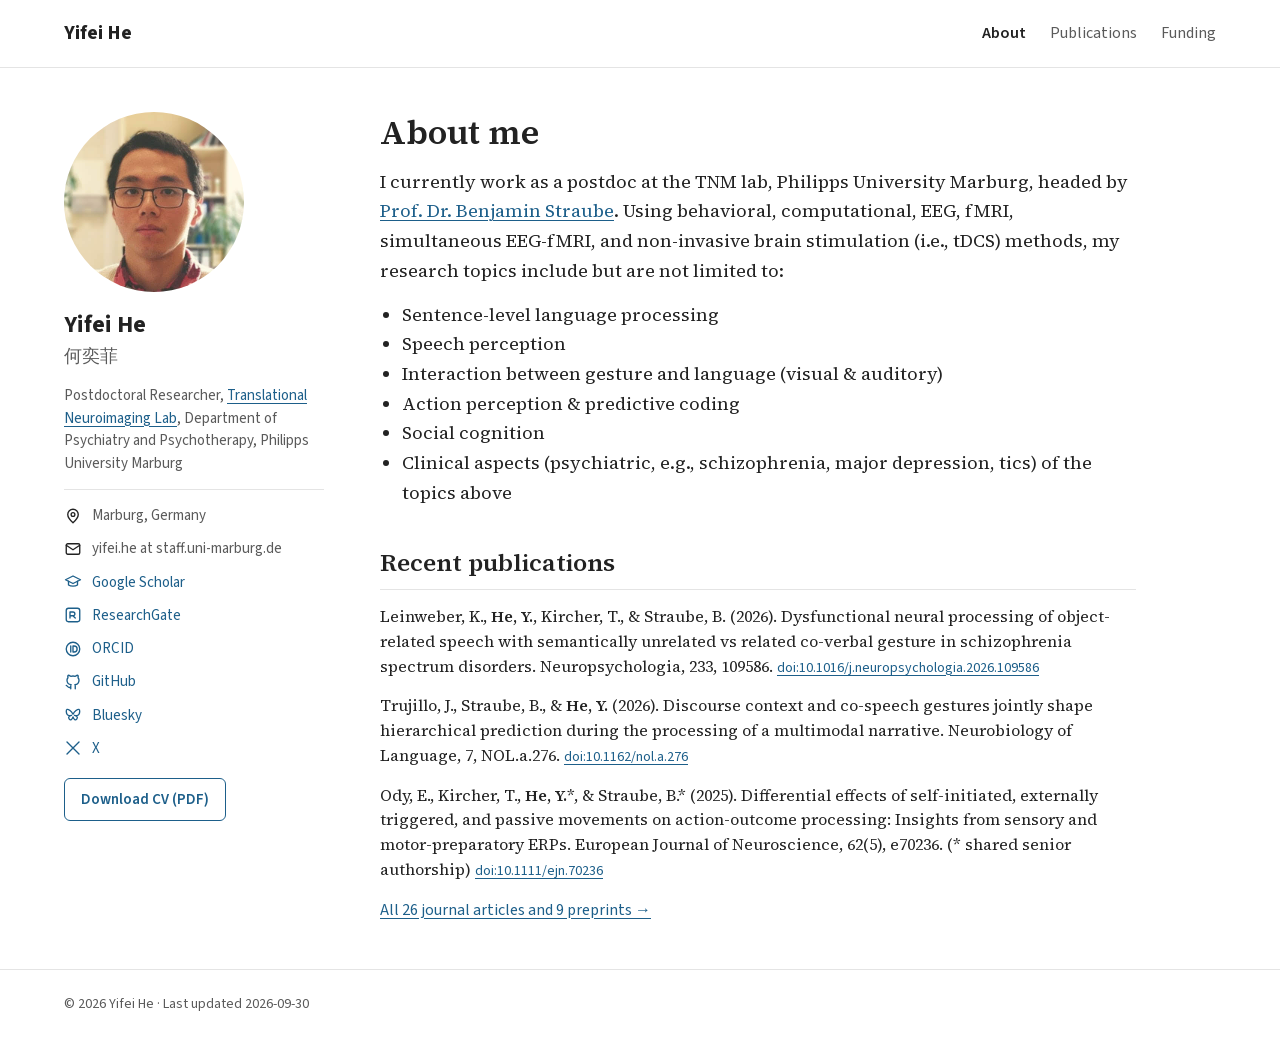
==== index.html @ 6e6ebf0e "Publish 688de2d" ====
<!doctype html>
<html lang="en">
<head>
<meta charset="utf-8">
<meta name="viewport" content="width=device-width, initial-scale=1">
<title>Yifei He</title>
<meta name="description" content="Yifei He is a postdoctoral researcher at the Translational Neuroimaging Lab, Philipps University Marburg, studying language, gesture, action perception and predictive coding with EEG, fMRI and computational modelling.">
<meta property="og:title" content="Yifei He">
<meta property="og:description" content="Yifei He is a postdoctoral researcher at the Translational Neuroimaging Lab, Philipps University Marburg, studying language, gesture, action perception and predictive coding with EEG, fMRI and computational modelling.">
<meta property="og:type" content="website">
<link rel="stylesheet" href="fonts.css">
<link rel="stylesheet" href="style.css">
<link rel="icon" href="data:,">
</head>
<body>
<a class="skip" href="#main">Skip to content</a>
<header class="topbar">
  <a class="brand" href="index.html">Yifei He</a>
  <nav aria-label="Main">
    <a href="index.html" aria-current="page">About</a><a href="publications.html">Publications</a><a href="funding.html">Funding</a>
  </nav>
</header>
<div class="layout">
  <aside class="profile" aria-label="Profile">
    <img class="photo" src="profile.jpg" alt="Portrait of Yifei He" width="180" height="180">
    <div class="who">
      <p class="name">Yifei He</p>
      <p class="name-zh" lang="zh-Hans">何奕菲</p>
    </div>
    <p class="role">Postdoctoral Researcher, <a href="https://tnm-lab.com/">Translational Neuroimaging Lab</a>, Department of Psychiatry and Psychotherapy, Philipps University Marburg</p>
    <ul class="contact">
      <li><svg fill="none" stroke="currentColor" stroke-width="1.8" stroke-linecap="round" stroke-linejoin="round" aria-hidden="true" viewBox="0 0 24 24"><path d="M12 21s-7-6.2-7-11a7 7 0 0 1 14 0c0 4.8-7 11-7 11z"/><circle cx="12" cy="10" r="2.5"/></svg><span>Marburg, Germany</span></li>
      <li><svg fill="none" stroke="currentColor" stroke-width="1.8" stroke-linecap="round" stroke-linejoin="round" aria-hidden="true" viewBox="0 0 24 24"><rect x="3" y="5" width="18" height="14" rx="2"/><path d="M3 7l9 6 9-6"/></svg><span>yifei.he at staff.uni-marburg.de</span></li>
      <li><a href="https://scholar.google.com/citations?user=Pk7NVdcAAAAJ" rel="me noopener"><svg fill="none" stroke="currentColor" stroke-width="1.8" stroke-linecap="round" stroke-linejoin="round" aria-hidden="true" viewBox="0 0 24 24"><path d="M2 9l10-5 10 5-10 5z"/><path d="M6 11v5c3 2 9 2 12 0v-5"/></svg><span>Google Scholar</span></a></li>
      <li><a href="https://www.researchgate.net/profile/Yifei_He2" rel="me noopener"><svg fill="none" stroke="currentColor" stroke-width="1.8" stroke-linecap="round" stroke-linejoin="round" aria-hidden="true" viewBox="0 0 24 24"><rect x="3" y="3" width="18" height="18" rx="3"/><path d="M8 16V8h4a2.5 2.5 0 0 1 0 5H8m4 0l3 3"/></svg><span>ResearchGate</span></a></li>
      <li><a href="https://orcid.org/0000-0002-2826-4230" rel="me noopener"><svg fill="none" stroke="currentColor" stroke-width="1.8" stroke-linecap="round" stroke-linejoin="round" aria-hidden="true" viewBox="0 0 24 24"><circle cx="12" cy="12" r="9"/><path d="M9 8v8M12 8h1.5a4 4 0 0 1 0 8H12z"/></svg><span>ORCID</span></a></li>
      <li><a href="https://github.com/heyifei1984" rel="me noopener"><svg fill="none" stroke="currentColor" stroke-width="1.8" stroke-linecap="round" stroke-linejoin="round" aria-hidden="true" viewBox="0 0 24 24"><path d="M9 19c-4 1.5-4-2-6-2.5M15 21v-3.5c0-1 .1-1.4-.5-2 2.8-.3 5.5-1.4 5.5-6a4.6 4.6 0 0 0-1.3-3.2 4.2 4.2 0 0 0-.1-3.2s-1.1-.3-3.5 1.3a12 12 0 0 0-6.2 0C6.5 2.8 5.4 3.1 5.4 3.1a4.2 4.2 0 0 0-.1 3.2A4.6 4.6 0 0 0 4 9.5c0 4.6 2.7 5.7 5.5 6-.6.6-.6 1.2-.5 2V21"/></svg><span>GitHub</span></a></li>
      <li><a href="https://bsky.app/profile/yifeihe.bsky.social" rel="me noopener"><svg fill="none" stroke="currentColor" stroke-width="1.8" stroke-linecap="round" stroke-linejoin="round" aria-hidden="true" viewBox="0 0 24 24"><path d="M12 11C10 7 6 4 4 4.5 2.5 5 3 9 4 11s4 2 6 1.5C7 13 5 15 7 17.5s4 0 5-3c1 3 3 5.5 5 3s0-4.5-3-5c2 .5 5 .5 6-1.5s1.5-6 0-6.5C18 4 14 7 12 11z"/></svg><span>Bluesky</span></a></li>
      <li><a href="https://x.com/Yifei_He_CogNeu" rel="me noopener"><svg fill="none" stroke="currentColor" stroke-width="1.8" stroke-linecap="round" stroke-linejoin="round" aria-hidden="true" viewBox="0 0 24 24"><path d="M4 4l16 16M20 4L4 20"/></svg><span>X</span></a></li>
      
    </ul>
    <a class="cv-button" href="Yifei_He_CV.pdf">Download CV (PDF)</a>
  </aside>
  <main id="main">

<section>
  <h1>About me</h1>
  <p>I currently work as a postdoc at the TNM lab, Philipps University Marburg, headed by <a href="https://tnm-lab.com/people/prof-dr-benjamin-straube/">Prof. Dr. Benjamin Straube</a>. Using behavioral, computational, EEG, fMRI, simultaneous EEG-fMRI, and non-invasive brain stimulation (i.e., tDCS) methods, my research topics include but are not limited to:</p>
  <ul class="topics">
    <li>Sentence-level language processing</li>
    <li>Speech perception</li>
    <li>Interaction between gesture and language (visual &amp; auditory)</li>
    <li>Action perception &amp; predictive coding</li>
    <li>Social cognition</li>
    <li>Clinical aspects (psychiatric, e.g., schizophrenia, major depression, tics) of the topics above</li>
    
  </ul>
</section>
<section>
  <h2>Recent publications</h2>
  
  <p class="pub">Leinweber, K., <strong>He, Y.</strong>, Kircher, T., &amp; Straube, B. (2026). Dysfunctional neural processing of object-related speech with semantically unrelated vs related co-verbal gesture in schizophrenia spectrum disorders. Neuropsychologia, 233, 109586. <a class="doi" href="https://doi.org/10.1016/j.neuropsychologia.2026.109586">doi:10.1016/j.neuropsychologia.2026.109586</a></p>
<p class="pub">Trujillo, J., Straube, B., &amp; <strong>He, Y.</strong> (2026). Discourse context and co-speech gestures jointly shape hierarchical prediction during the processing of a multimodal narrative. Neurobiology of Language, 7, NOL.a.276. <a class="doi" href="https://doi.org/10.1162/nol.a.276">doi:10.1162/nol.a.276</a></p>
<p class="pub">Ody, E., Kircher, T., <strong>He, Y.</strong>*, &amp; Straube, B.* (2025). Differential effects of self-initiated, externally triggered, and passive movements on action-outcome processing: Insights from sensory and motor-preparatory ERPs. European Journal of Neuroscience, 62(5), e70236. (* shared senior authorship) <a class="doi" href="https://doi.org/10.1111/ejn.70236">doi:10.1111/ejn.70236</a></p>

  <p class="more"><a href="publications.html">All 26 journal articles and 9 preprints →</a></p>
</section>

  </main>
</div>
<footer class="foot">
  <p>© 2026 Yifei He · Last updated 2026-09-30</p>
</footer>
</body>
</html>
---- fonts.css ----
/* Source Sans 3 and Source Serif 4, SIL Open Font License 1.1 (see fonts/OFL.txt). Variable fonts: one file covers the weight range. */
@font-face{font-family:'Source Sans 3';font-style:normal;font-weight:400 700;font-display:swap;src:url('fonts/SourceSans3-latin.woff2') format('woff2');unicode-range:U+0000-00FF, U+0131, U+0152-0153, U+02BB-02BC, U+02C6, U+02DA, U+02DC, U+0304, U+0308, U+0329, U+2000-206F, U+20AC, U+2122, U+2191, U+2193, U+2212, U+2215, U+FEFF, U+FFFD;}
@font-face{font-family:'Source Sans 3';font-style:normal;font-weight:400 700;font-display:swap;src:url('fonts/SourceSans3-latin-ext.woff2') format('woff2');unicode-range:U+0100-02BA, U+02BD-02C5, U+02C7-02CC, U+02CE-02D7, U+02DD-02FF, U+0304, U+0308, U+0329, U+1D00-1DBF, U+1E00-1E9F, U+1EF2-1EFF, U+2020, U+20A0-20AB, U+20AD-20C0, U+2113, U+2C60-2C7F, U+A720-A7FF;}
@font-face{font-family:'Source Serif 4';font-style:italic;font-weight:400;font-display:swap;src:url('fonts/SourceSerif4-italic-latin.woff2') format('woff2');unicode-range:U+0000-00FF, U+0131, U+0152-0153, U+02BB-02BC, U+02C6, U+02DA, U+02DC, U+0304, U+0308, U+0329, U+2000-206F, U+20AC, U+2122, U+2191, U+2193, U+2212, U+2215, U+FEFF, U+FFFD;}
@font-face{font-family:'Source Serif 4';font-style:italic;font-weight:400;font-display:swap;src:url('fonts/SourceSerif4-italic-latin-ext.woff2') format('woff2');unicode-range:U+0100-02BA, U+02BD-02C5, U+02C7-02CC, U+02CE-02D7, U+02DD-02FF, U+0304, U+0308, U+0329, U+1D00-1DBF, U+1E00-1E9F, U+1EF2-1EFF, U+2020, U+20A0-20AB, U+20AD-20C0, U+2113, U+2C60-2C7F, U+A720-A7FF;}
@font-face{font-family:'Source Serif 4';font-style:normal;font-weight:400 600;font-display:swap;src:url('fonts/SourceSerif4-latin.woff2') format('woff2');unicode-range:U+0000-00FF, U+0131, U+0152-0153, U+02BB-02BC, U+02C6, U+02DA, U+02DC, U+0304, U+0308, U+0329, U+2000-206F, U+20AC, U+2122, U+2191, U+2193, U+2212, U+2215, U+FEFF, U+FFFD;}
@font-face{font-family:'Source Serif 4';font-style:normal;font-weight:400 600;font-display:swap;src:url('fonts/SourceSerif4-latin-ext.woff2') format('woff2');unicode-range:U+0100-02BA, U+02BD-02C5, U+02C7-02CC, U+02CE-02D7, U+02DD-02FF, U+0304, U+0308, U+0329, U+1D00-1DBF, U+1E00-1E9F, U+1EF2-1EFF, U+2020, U+20A0-20AB, U+20AD-20C0, U+2113, U+2C60-2C7F, U+A720-A7FF;}
---- style.css ----
/* Layout "B": fixed profile sidebar + serif reading column. */
:root {
  --ink: #222222;
  --muted: #5a5a5a;
  --rule: #e4e4e4;
  --accent: #1d5f8a;
  --accent-hover: #123f5c;
  --bg: #ffffff;
  --sans: "Source Sans 3", "Helvetica Neue", Helvetica, sans-serif;
  --serif: "Source Serif 4", Georgia, "Times New Roman", serif;
}
@media (prefers-color-scheme: dark) {
  :root { --ink: #e6e4df; --muted: #a8a5a0; --rule: #34363a; --accent: #7fb6dd; --accent-hover: #a9d0ec; --bg: #16181b; }
}
* { box-sizing: border-box; }
html { -webkit-text-size-adjust: 100%; }
body { margin: 0; background: var(--bg); color: var(--ink); font-family: var(--sans); font-size: 16px; line-height: 1.55; }
a { color: var(--accent); text-decoration: none; }
a:hover, a:focus-visible { color: var(--accent-hover); text-decoration: underline; }
:focus-visible { outline: 2px solid var(--accent); outline-offset: 2px; }
main p a, .role a { text-decoration: underline; text-decoration-thickness: 1px; text-underline-offset: 3px; }
.skip { position: absolute; left: -999px; top: 0; background: var(--bg); padding: 8px 12px; }
.skip:focus { left: 8px; }

.topbar { display: flex; justify-content: space-between; align-items: center; gap: 16px; flex-wrap: wrap;
  padding: 18px clamp(16px, 5vw, 64px); border-bottom: 1px solid var(--rule); }
.brand { font-size: 20px; font-weight: 700; color: var(--ink); }
.topbar nav { display: flex; gap: 24px; }
.topbar nav a { color: var(--muted); font-size: 16px; }
.topbar nav a[aria-current="page"] { color: var(--ink); font-weight: 600; }

.layout { display: flex; gap: 56px; max-width: 1200px; padding: 44px clamp(16px, 5vw, 64px) 32px; }
.profile { width: 260px; flex-shrink: 0; display: flex; flex-direction: column; gap: 14px; align-self: flex-start; position: sticky; top: 24px; }
.photo { width: 180px; height: 180px; object-fit: cover; border-radius: 50%; }
.profile p { margin: 0; }
.name { font-size: 24px; font-weight: 700; }
.name-zh { font-size: 18px; color: var(--muted); }
.role { font-size: 15px; color: var(--muted); line-height: 1.5; padding-bottom: 14px; border-bottom: 1px solid var(--rule); }
.contact { list-style: none; margin: 0; padding: 0; display: flex; flex-direction: column; gap: 10px; font-size: 15px; }
.contact li, .contact a { display: flex; gap: 10px; align-items: center; }
.contact li > span { color: var(--muted); }
.contact svg { width: 18px; height: 18px; flex-shrink: 0; }

.cv-button { align-self: flex-start; margin-top: 4px; padding: 9px 16px; border: 1px solid var(--accent); border-radius: 6px; font-size: 15px; font-weight: 600; }
.cv-button:hover { text-decoration: none; background: var(--accent); color: var(--bg); }
main { flex: 1; min-width: 0; font-family: var(--serif); font-size: 18px; line-height: 1.65; }
main h1 { font-size: 34px; font-weight: 600; margin: 0 0 14px; line-height: 1.2; }
main h2 { font-size: 24px; font-weight: 600; margin: 36px 0 14px; padding-bottom: 6px; border-bottom: 1px solid var(--rule); }
main p { margin: 0 0 14px; }
.topics { margin: 0; padding-left: 22px; }
.pub { font-size: 16px; line-height: 1.55; margin: 0 0 14px; }
.numbered .pub { padding-left: 2.2em; text-indent: -2.2em; }
.num { display: inline-block; width: 1.8em; margin-right: 0.4em; text-align: right; text-indent: 0; color: var(--muted); }
.doi { font-family: var(--sans); font-size: 14px; white-space: nowrap; }
.note { font-size: 15px; color: var(--muted); }
.more { font-family: var(--sans); font-size: 16px; }

.grant { display: flex; gap: 24px; padding: 16px 0; border-bottom: 1px solid var(--rule); }
.period { flex: 0 0 110px; margin: 0; font-family: var(--sans); font-size: 15px; font-weight: 600; color: var(--muted); }
.grant-title { margin: 0 0 6px; font-weight: 600; font-size: 17px; line-height: 1.45; }
.grant-title strong { font-weight: 600; }
.grant-detail { margin: 0; font-size: 15px; color: var(--muted); }

.foot { padding: 24px clamp(16px, 5vw, 64px) 40px; font-size: 14px; color: var(--muted); border-top: 1px solid var(--rule); }
.foot p { margin: 0; }

@media (max-width: 820px) {
  .layout { flex-direction: column; gap: 28px; padding-top: 28px; }
  .profile { width: auto; position: static; display: grid; grid-template-columns: 110px minmax(0, 1fr); column-gap: 18px; row-gap: 8px; }
  .photo { width: 110px; height: 110px; grid-row: span 2; }
  .who { align-self: end; }
  .role { grid-column: 2; align-self: start; border-bottom: 0; padding-bottom: 0; }
  .cv-button { grid-column: 1 / -1; }
  .contact { grid-column: 1 / -1; flex-direction: row; flex-wrap: wrap; gap: 10px 18px; padding-top: 12px; border-top: 1px solid var(--rule); }
  main { font-size: 17px; }
  main h1 { font-size: 28px; }
  .grant { flex-direction: column; gap: 4px; }
  .period { flex-basis: auto; }
}
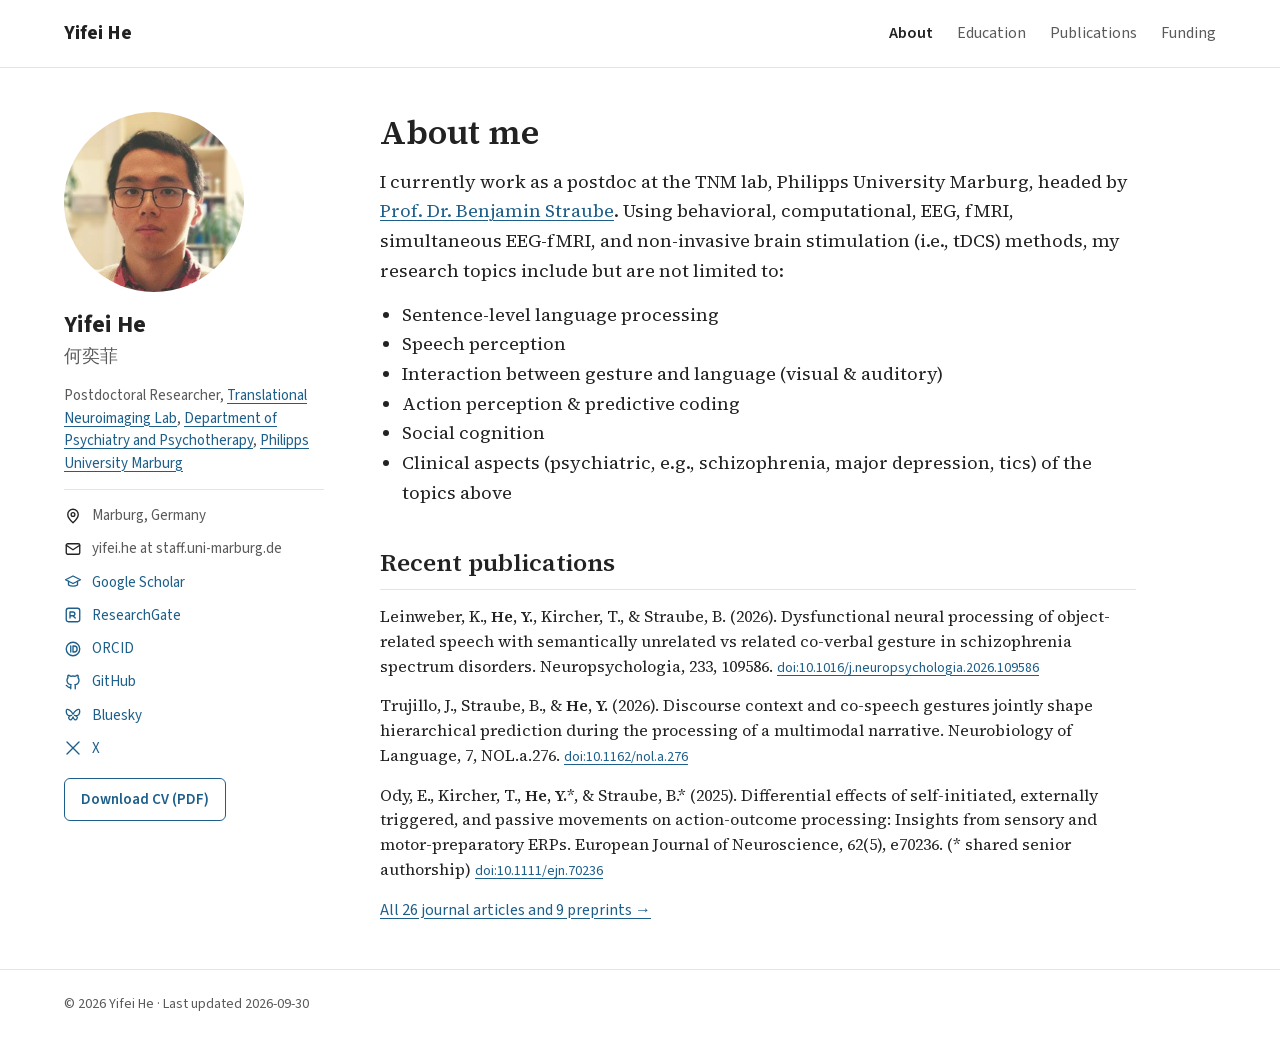
==== commit c4ce2852: "Publish 8dbfa3f" ====
--- a/index.html
+++ b/index.html
@@ -17,7 +17,7 @@
 <header class="topbar">
   <a class="brand" href="index.html">Yifei He</a>
   <nav aria-label="Main">
-    <a href="index.html" aria-current="page">About</a><a href="publications.html">Publications</a><a href="funding.html">Funding</a>
+    <a href="index.html" aria-current="page">About</a><a href="education.html">Education</a><a href="publications.html">Publications</a><a href="funding.html">Funding</a>
   </nav>
 </header>
 <div class="layout">
@@ -27,7 +27,7 @@
       <p class="name">Yifei He</p>
       <p class="name-zh" lang="zh-Hans">何奕菲</p>
     </div>
-    <p class="role">Postdoctoral Researcher, <a href="https://tnm-lab.com/">Translational Neuroimaging Lab</a>, Department of Psychiatry and Psychotherapy, Philipps University Marburg</p>
+    <p class="role">Postdoctoral Researcher, <a href="https://tnm-lab.com/">Translational Neuroimaging Lab</a>, <a href="https://www.ukgm.de/ugm_2/deu/umr_psy/index.html">Department of Psychiatry and Psychotherapy</a>, <a href="https://www.uni-marburg.de/">Philipps University Marburg</a></p>
     <ul class="contact">
       <li><svg fill="none" stroke="currentColor" stroke-width="1.8" stroke-linecap="round" stroke-linejoin="round" aria-hidden="true" viewBox="0 0 24 24"><path d="M12 21s-7-6.2-7-11a7 7 0 0 1 14 0c0 4.8-7 11-7 11z"/><circle cx="12" cy="10" r="2.5"/></svg><span>Marburg, Germany</span></li>
       <li><svg fill="none" stroke="currentColor" stroke-width="1.8" stroke-linecap="round" stroke-linejoin="round" aria-hidden="true" viewBox="0 0 24 24"><rect x="3" y="5" width="18" height="14" rx="2"/><path d="M3 7l9 6 9-6"/></svg><span>yifei.he at staff.uni-marburg.de</span></li>
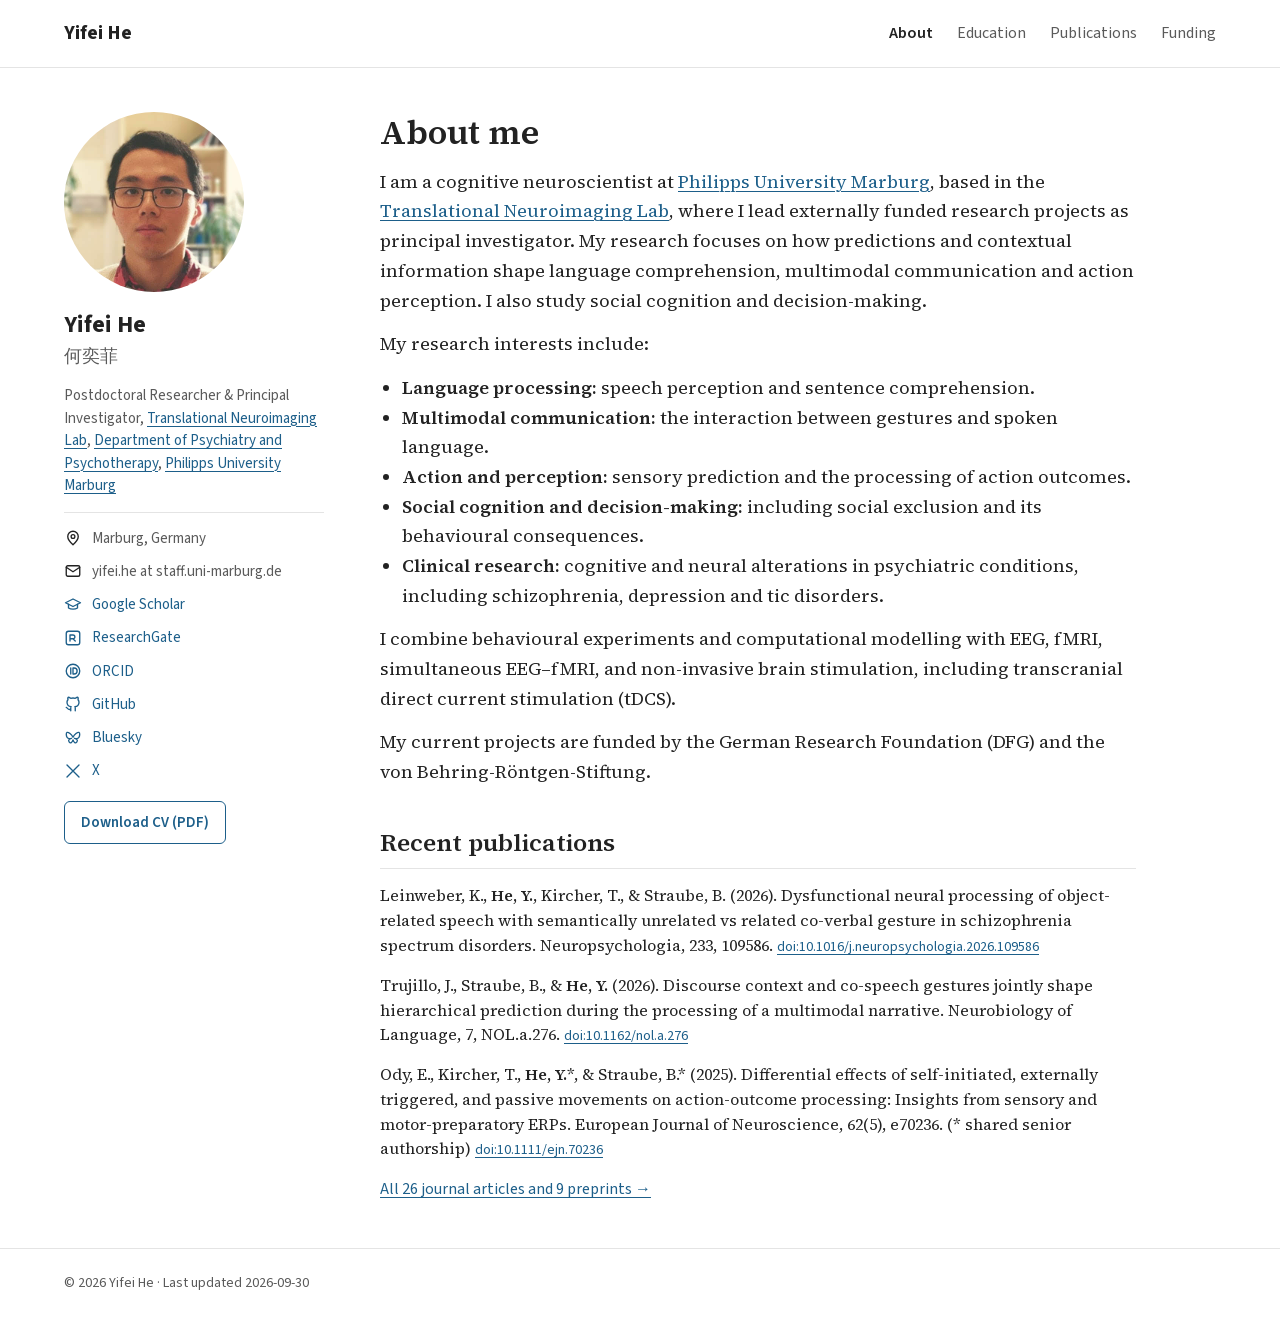
==== commit c6b21486: "Publish 266b5a6" ====
--- a/index.html
+++ b/index.html
@@ -4,9 +4,9 @@
 <meta charset="utf-8">
 <meta name="viewport" content="width=device-width, initial-scale=1">
 <title>Yifei He</title>
-<meta name="description" content="Yifei He is a postdoctoral researcher at the Translational Neuroimaging Lab, Philipps University Marburg, studying language, gesture, action perception and predictive coding with EEG, fMRI and computational modelling.">
+<meta name="description" content="Yifei He is a cognitive neuroscientist and principal investigator of externally funded projects at Philipps University Marburg, studying language, gesture, action perception and social cognition with EEG, fMRI, computational modelling and tDCS.">
 <meta property="og:title" content="Yifei He">
-<meta property="og:description" content="Yifei He is a postdoctoral researcher at the Translational Neuroimaging Lab, Philipps University Marburg, studying language, gesture, action perception and predictive coding with EEG, fMRI and computational modelling.">
+<meta property="og:description" content="Yifei He is a cognitive neuroscientist and principal investigator of externally funded projects at Philipps University Marburg, studying language, gesture, action perception and social cognition with EEG, fMRI, computational modelling and tDCS.">
 <meta property="og:type" content="website">
 <link rel="stylesheet" href="fonts.css">
 <link rel="stylesheet" href="style.css">
@@ -27,7 +27,7 @@
       <p class="name">Yifei He</p>
       <p class="name-zh" lang="zh-Hans">何奕菲</p>
     </div>
-    <p class="role">Postdoctoral Researcher, <a href="https://tnm-lab.com/">Translational Neuroimaging Lab</a>, <a href="https://www.ukgm.de/ugm_2/deu/umr_psy/index.html">Department of Psychiatry and Psychotherapy</a>, <a href="https://www.uni-marburg.de/">Philipps University Marburg</a></p>
+    <p class="role">Postdoctoral Researcher &amp; Principal Investigator, <a href="https://tnm-lab.com/">Translational Neuroimaging Lab</a>, <a href="https://www.ukgm.de/ugm_2/deu/umr_psy/index.html">Department of Psychiatry and Psychotherapy</a>, <a href="https://www.uni-marburg.de/">Philipps University Marburg</a></p>
     <ul class="contact">
       <li><svg fill="none" stroke="currentColor" stroke-width="1.8" stroke-linecap="round" stroke-linejoin="round" aria-hidden="true" viewBox="0 0 24 24"><path d="M12 21s-7-6.2-7-11a7 7 0 0 1 14 0c0 4.8-7 11-7 11z"/><circle cx="12" cy="10" r="2.5"/></svg><span>Marburg, Germany</span></li>
       <li><svg fill="none" stroke="currentColor" stroke-width="1.8" stroke-linecap="round" stroke-linejoin="round" aria-hidden="true" viewBox="0 0 24 24"><rect x="3" y="5" width="18" height="14" rx="2"/><path d="M3 7l9 6 9-6"/></svg><span>yifei.he at staff.uni-marburg.de</span></li>
@@ -45,16 +45,18 @@
 
 <section>
   <h1>About me</h1>
-  <p>I currently work as a postdoc at the TNM lab, Philipps University Marburg, headed by <a href="https://tnm-lab.com/people/prof-dr-benjamin-straube/">Prof. Dr. Benjamin Straube</a>. Using behavioral, computational, EEG, fMRI, simultaneous EEG-fMRI, and non-invasive brain stimulation (i.e., tDCS) methods, my research topics include but are not limited to:</p>
+  <p>I am a cognitive neuroscientist at <a href="https://www.uni-marburg.de/">Philipps University Marburg</a>, based in the <a href="https://tnm-lab.com/">Translational Neuroimaging Lab</a>, where I lead externally funded research projects as principal investigator. My research focuses on how predictions and contextual information shape language comprehension, multimodal communication and action perception. I also study social cognition and decision-making.</p>
+  <p>My research interests include:</p>
   <ul class="topics">
-    <li>Sentence-level language processing</li>
-    <li>Speech perception</li>
-    <li>Interaction between gesture and language (visual &amp; auditory)</li>
-    <li>Action perception &amp; predictive coding</li>
-    <li>Social cognition</li>
-    <li>Clinical aspects (psychiatric, e.g., schizophrenia, major depression, tics) of the topics above</li>
+    <li><strong>Language processing:</strong> speech perception and sentence comprehension.</li>
+    <li><strong>Multimodal communication:</strong> the interaction between gestures and spoken language.</li>
+    <li><strong>Action and perception:</strong> sensory prediction and the processing of action outcomes.</li>
+    <li><strong>Social cognition and decision-making:</strong> including social exclusion and its behavioural consequences.</li>
+    <li><strong>Clinical research:</strong> cognitive and neural alterations in psychiatric conditions, including schizophrenia, depression and tic disorders.</li>
     
   </ul>
+  <p>I combine behavioural experiments and computational modelling with EEG, fMRI, simultaneous EEG–fMRI, and non-invasive brain stimulation, including transcranial direct current stimulation (tDCS).</p>
+  <p>My current projects are funded by the German Research Foundation (DFG) and the von Behring-Röntgen-Stiftung.</p>
 </section>
 <section>
   <h2>Recent publications</h2>
--- a/style.css
+++ b/style.css
@@ -47,7 +47,7 @@
 main h1 { font-size: 34px; font-weight: 600; margin: 0 0 14px; line-height: 1.2; }
 main h2 { font-size: 24px; font-weight: 600; margin: 36px 0 14px; padding-bottom: 6px; border-bottom: 1px solid var(--rule); }
 main p { margin: 0 0 14px; }
-.topics { margin: 0; padding-left: 22px; }
+.topics { margin: 0 0 14px; padding-left: 22px; }
 .pub { font-size: 16px; line-height: 1.55; margin: 0 0 14px; }
 .numbered .pub { padding-left: 2.2em; text-indent: -2.2em; }
 .num { display: inline-block; width: 1.8em; margin-right: 0.4em; text-align: right; text-indent: 0; color: var(--muted); }
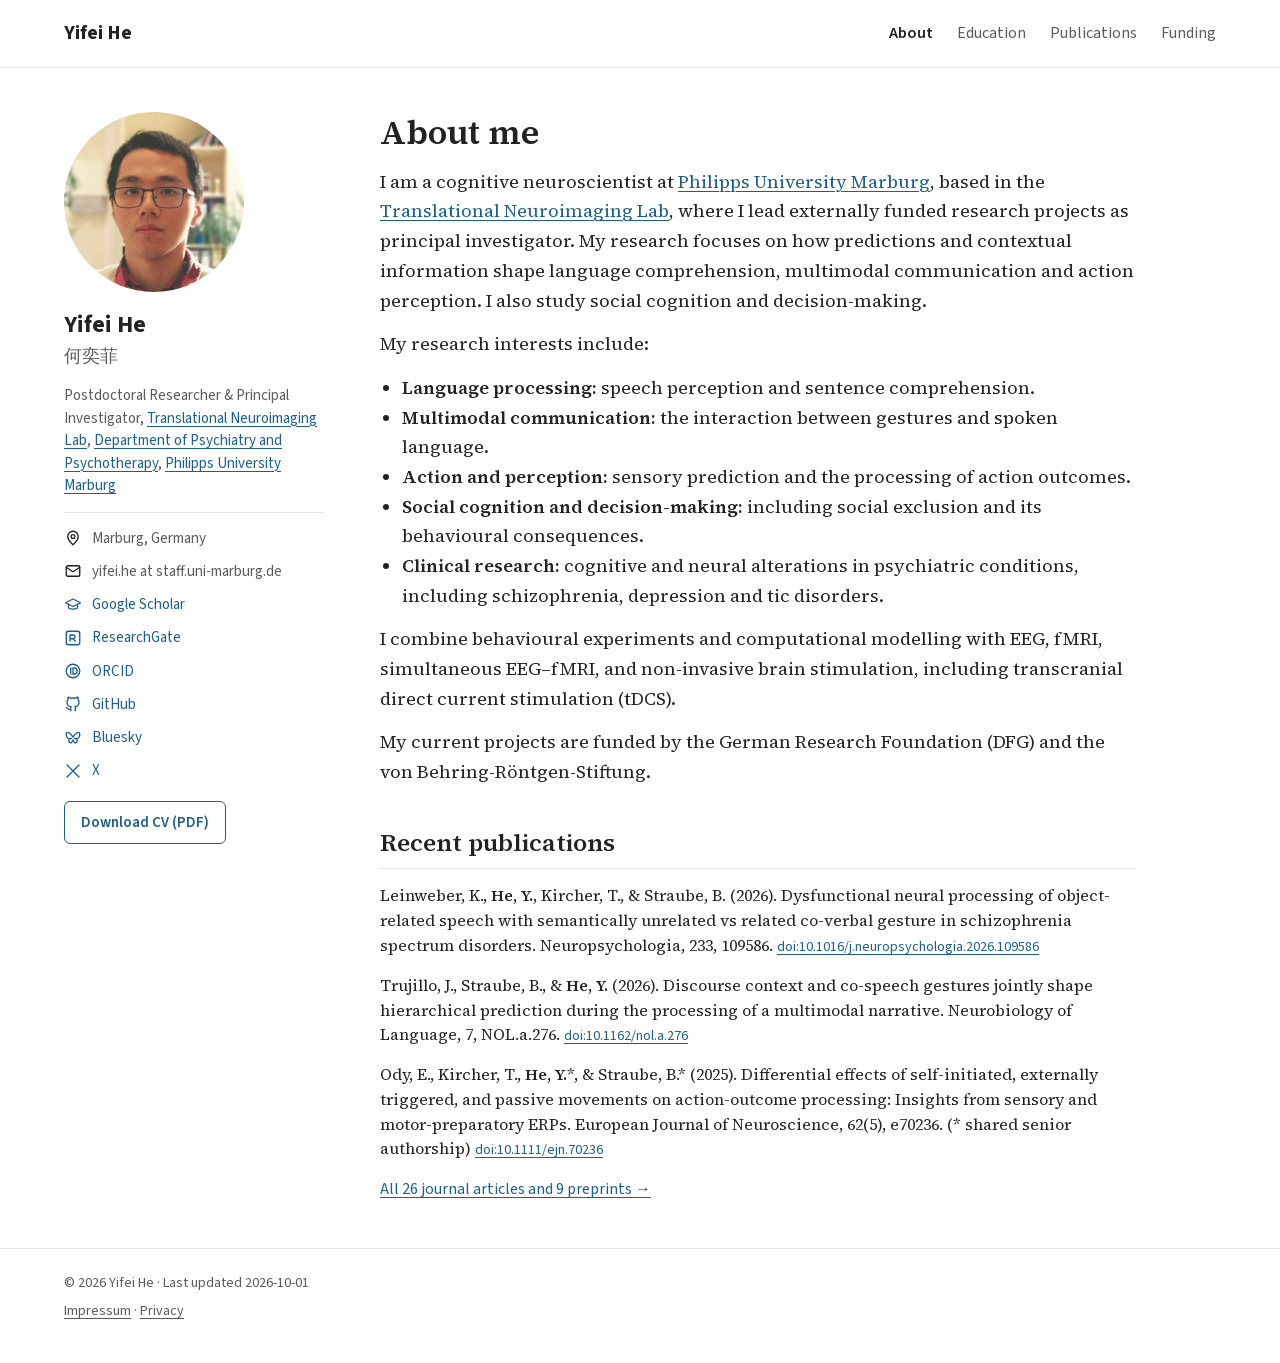
==== commit a95a1d6f: "Publish 0b1598e" ====
--- a/index.html
+++ b/index.html
@@ -39,7 +39,7 @@
       <li><a href="https://x.com/Yifei_He_CogNeu" rel="me noopener"><svg fill="none" stroke="currentColor" stroke-width="1.8" stroke-linecap="round" stroke-linejoin="round" aria-hidden="true" viewBox="0 0 24 24"><path d="M4 4l16 16M20 4L4 20"/></svg><span>X</span></a></li>
       
     </ul>
-    <a class="cv-button" href="Yifei_He_CV.pdf">Download CV (PDF)</a>
+    <a class="cv-button" href="Yifei_He_CV.pdf" data-goatcounter-click="CV download" data-goatcounter-title="CV download">Download CV (PDF)</a>
   </aside>
   <main id="main">
 
@@ -71,7 +71,9 @@
   </main>
 </div>
 <footer class="foot">
-  <p>© 2026 Yifei He · Last updated 2026-09-30</p>
+  <p>© 2026 Yifei He · Last updated 2026-10-01</p>
+  <p class="legal"><a href="impressum.html">Impressum</a> · <a href="privacy.html">Privacy</a></p>
 </footer>
+<script data-goatcounter="https://heyifei1984.goatcounter.com/count" async src="//gc.zgo.at/count.js"></script>
 </body>
 </html>
--- a/style.css
+++ b/style.css
@@ -63,6 +63,10 @@
 
 .foot { padding: 24px clamp(16px, 5vw, 64px) 40px; font-size: 14px; color: var(--muted); border-top: 1px solid var(--rule); }
 .foot p { margin: 0; }
+.foot .legal { margin-top: 6px; }
+.foot a { color: var(--muted); text-decoration: underline; text-underline-offset: 3px; }
+.foot a:hover, .foot a:focus-visible, .foot a[aria-current="page"] { color: var(--ink); }
+main address { font-style: normal; margin: 0 0 14px; }
 
 @media (max-width: 820px) {
   .layout { flex-direction: column; gap: 28px; padding-top: 28px; }
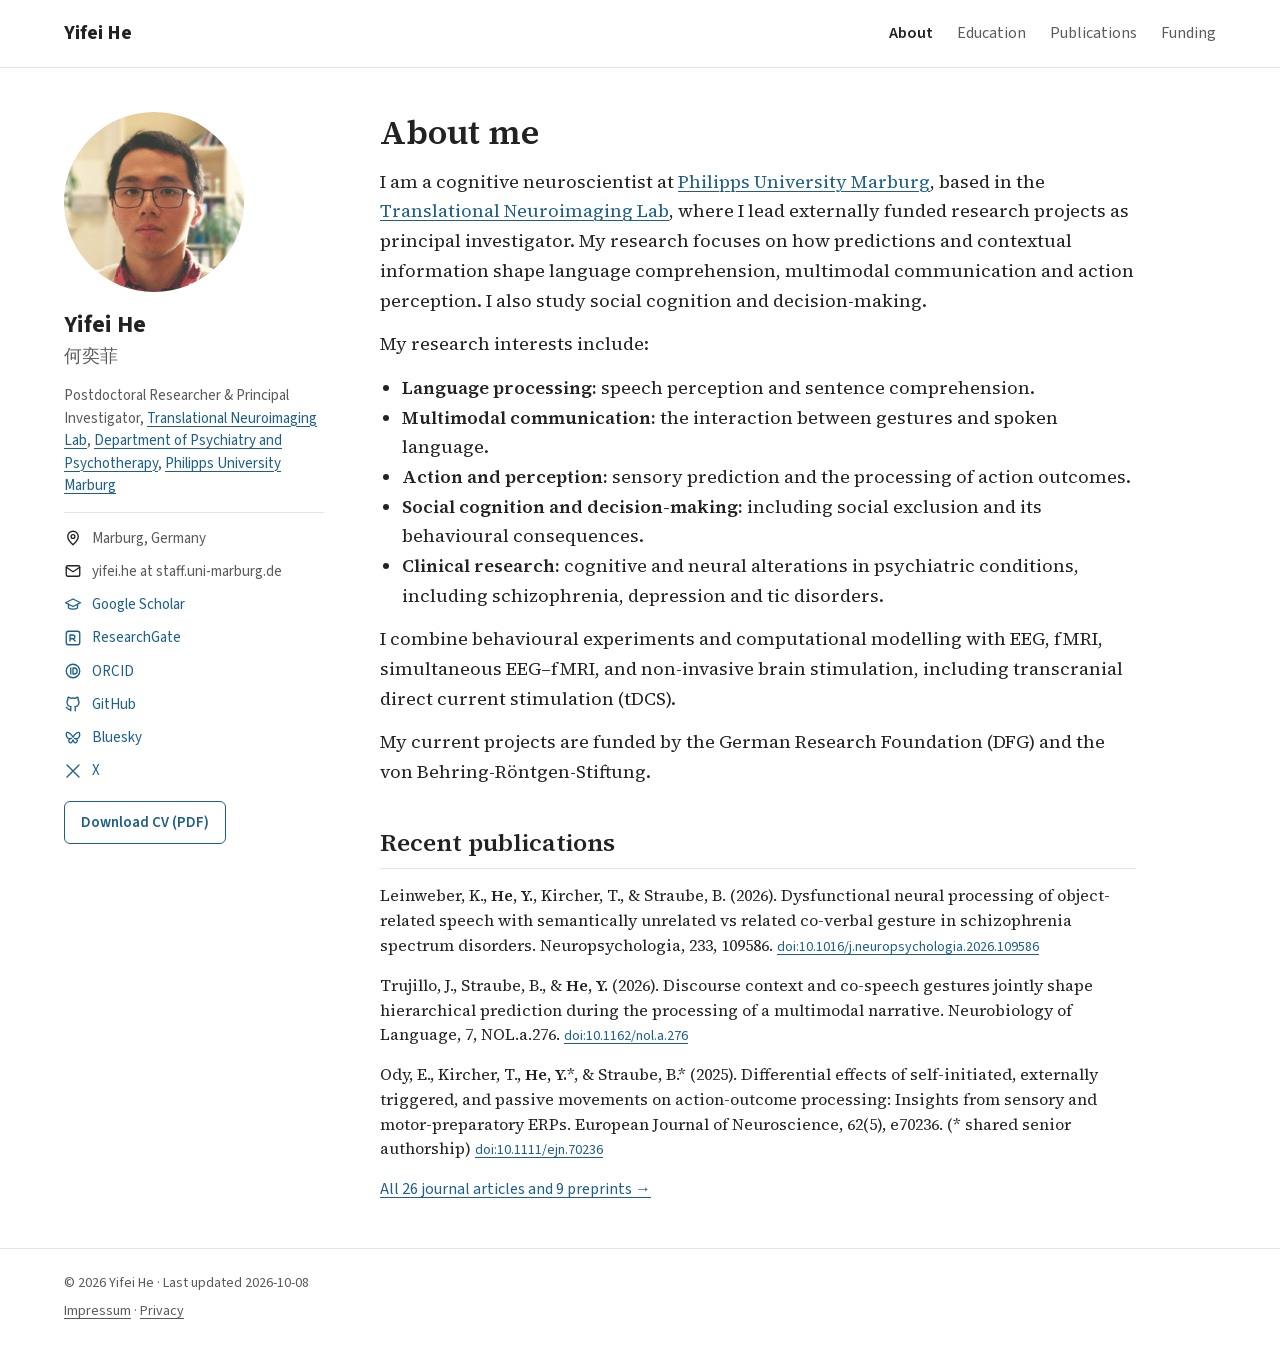
==== commit 45e25822: "Publish 26a8925" ====
--- a/index.html
+++ b/index.html
@@ -71,7 +71,7 @@
   </main>
 </div>
 <footer class="foot">
-  <p>© 2026 Yifei He · Last updated 2026-10-01</p>
+  <p>© 2026 Yifei He · Last updated 2026-10-08</p>
   <p class="legal"><a href="impressum.html">Impressum</a> · <a href="privacy.html">Privacy</a></p>
 </footer>
 <script data-goatcounter="https://heyifei1984.goatcounter.com/count" async src="//gc.zgo.at/count.js"></script>
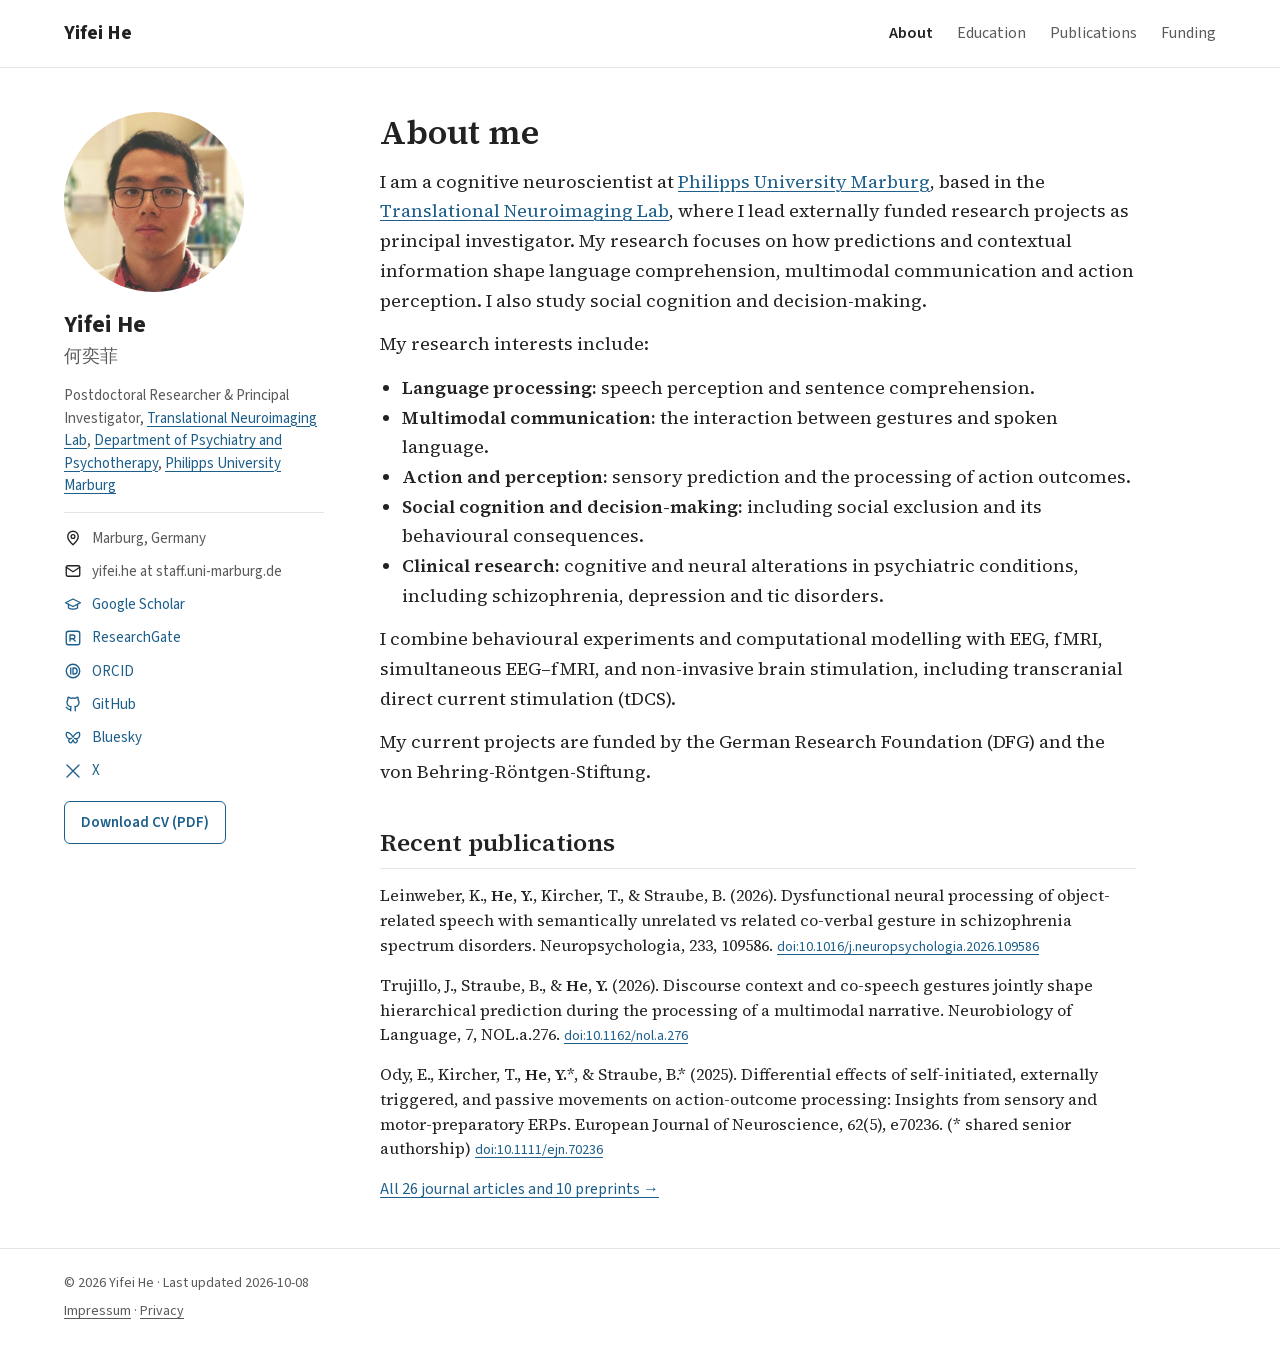
==== commit 39cffa0e: "Publish db24be8" ====
--- a/index.html
+++ b/index.html
@@ -65,7 +65,7 @@
 <p class="pub">Trujillo, J., Straube, B., &amp; <strong>He, Y.</strong> (2026). Discourse context and co-speech gestures jointly shape hierarchical prediction during the processing of a multimodal narrative. Neurobiology of Language, 7, NOL.a.276. <a class="doi" href="https://doi.org/10.1162/nol.a.276">doi:10.1162/nol.a.276</a></p>
 <p class="pub">Ody, E., Kircher, T., <strong>He, Y.</strong>*, &amp; Straube, B.* (2025). Differential effects of self-initiated, externally triggered, and passive movements on action-outcome processing: Insights from sensory and motor-preparatory ERPs. European Journal of Neuroscience, 62(5), e70236. (* shared senior authorship) <a class="doi" href="https://doi.org/10.1111/ejn.70236">doi:10.1111/ejn.70236</a></p>
 
-  <p class="more"><a href="publications.html">All 26 journal articles and 9 preprints →</a></p>
+  <p class="more"><a href="publications.html">All 26 journal articles and 10 preprints →</a></p>
 </section>
 
   </main>
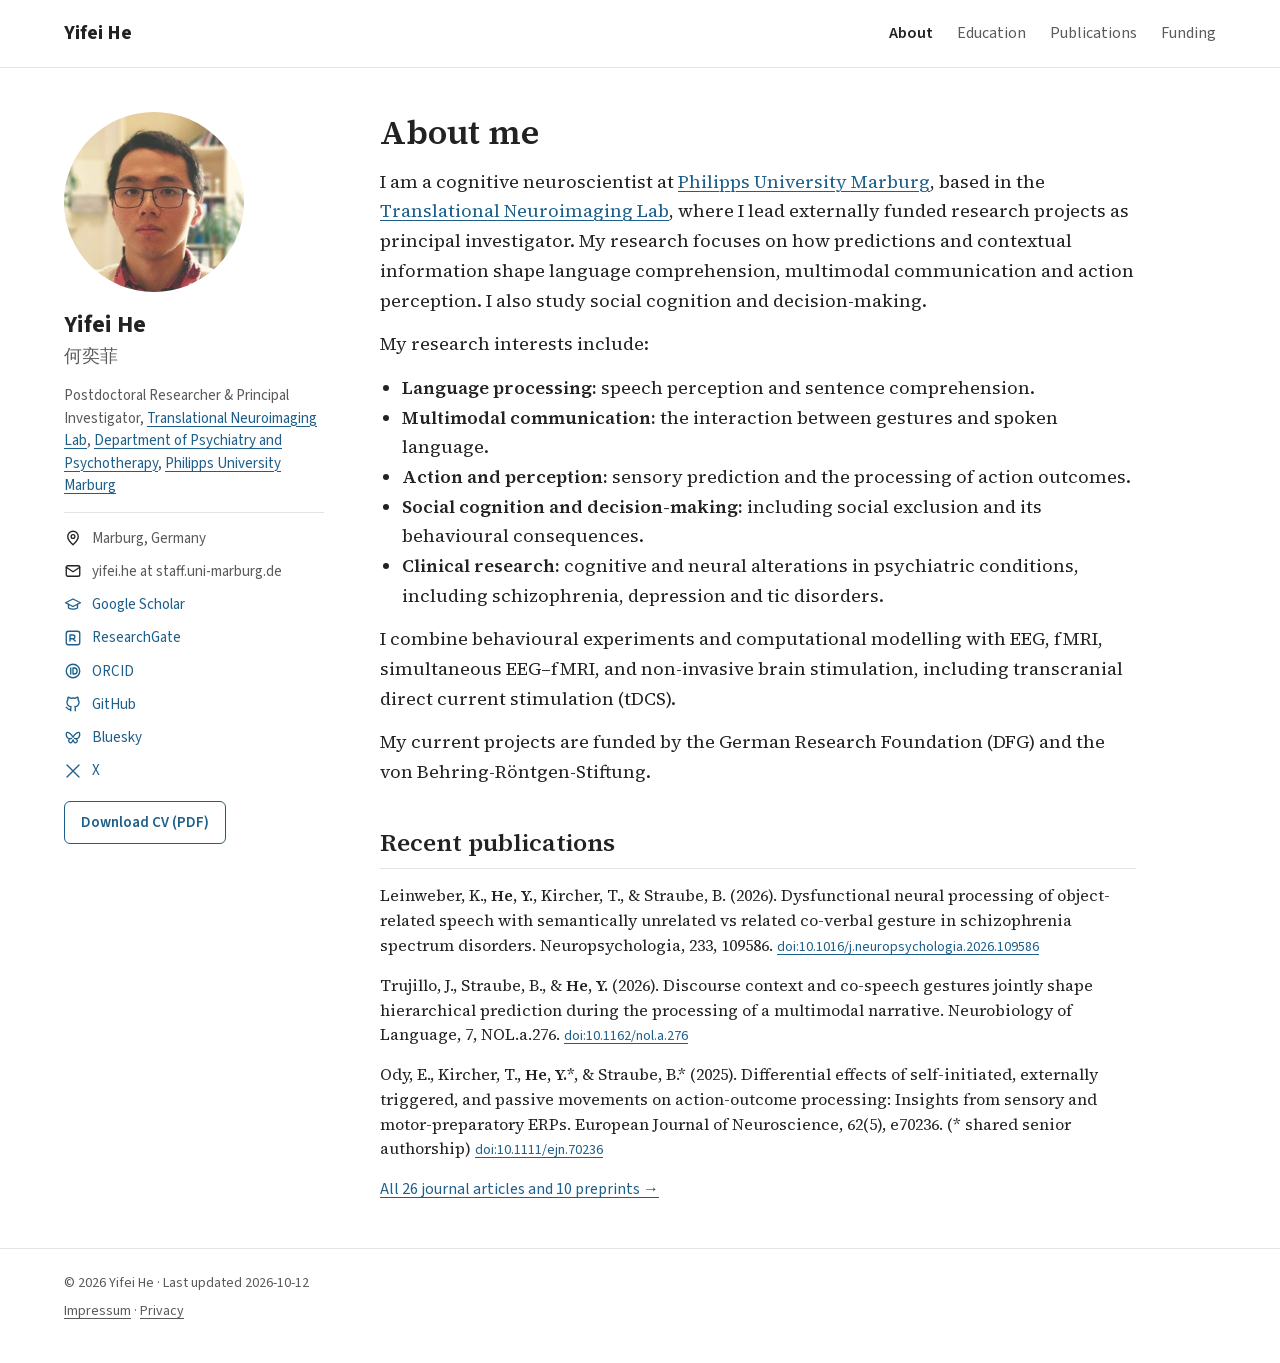
==== commit 096a4890: "Publish d44ba6c" ====
--- a/index.html
+++ b/index.html
@@ -71,7 +71,7 @@
   </main>
 </div>
 <footer class="foot">
-  <p>© 2026 Yifei He · Last updated 2026-10-08</p>
+  <p>© 2026 Yifei He · Last updated 2026-10-12</p>
   <p class="legal"><a href="impressum.html">Impressum</a> · <a href="privacy.html">Privacy</a></p>
 </footer>
 <script data-goatcounter="https://heyifei1984.goatcounter.com/count" async src="//gc.zgo.at/count.js"></script>
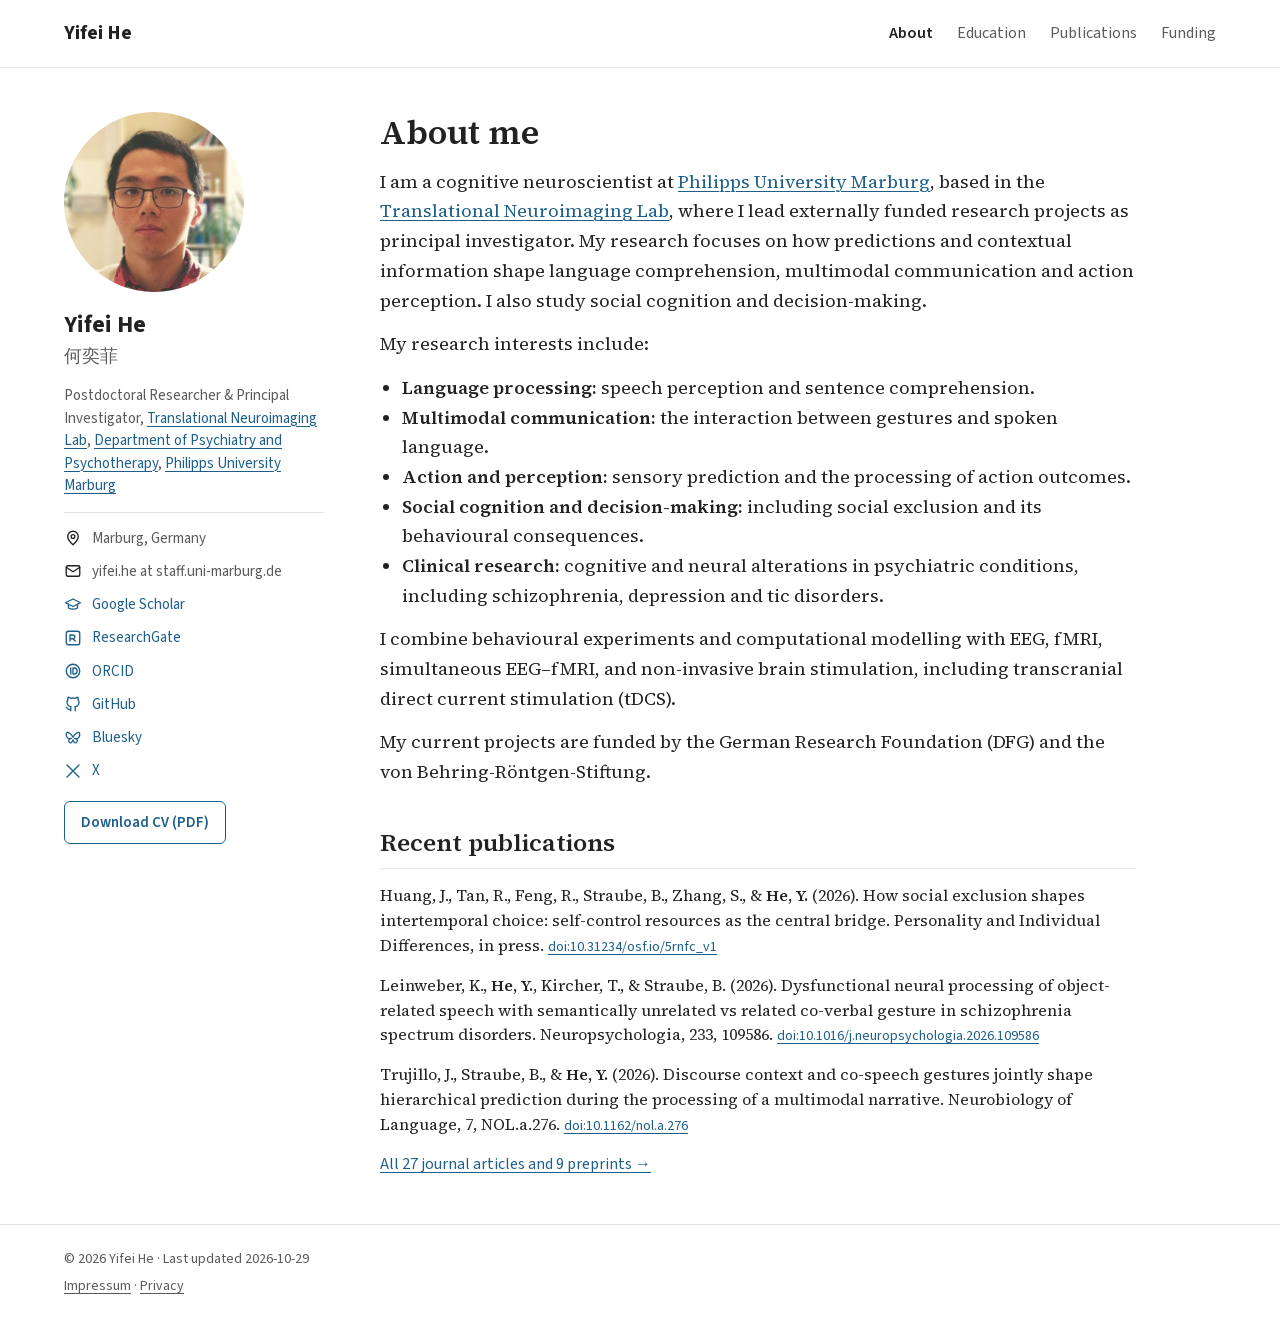
==== commit f556d6e0: "Publish 7d50d6f" ====
--- a/index.html
+++ b/index.html
@@ -61,17 +61,17 @@
 <section>
   <h2>Recent publications</h2>
   
-  <p class="pub">Leinweber, K., <strong>He, Y.</strong>, Kircher, T., &amp; Straube, B. (2026). Dysfunctional neural processing of object-related speech with semantically unrelated vs related co-verbal gesture in schizophrenia spectrum disorders. Neuropsychologia, 233, 109586. <a class="doi" href="https://doi.org/10.1016/j.neuropsychologia.2026.109586">doi:10.1016/j.neuropsychologia.2026.109586</a></p>
+  <p class="pub">Huang, J., Tan, R., Feng, R., Straube, B., Zhang, S., &amp; <strong>He, Y.</strong> (2026). How social exclusion shapes intertemporal choice: self-control resources as the central bridge. Personality and Individual Differences, in press. <a class="doi" href="https://doi.org/10.31234/osf.io/5rnfc_v1">doi:10.31234/osf.io/5rnfc_v1</a></p>
+<p class="pub">Leinweber, K., <strong>He, Y.</strong>, Kircher, T., &amp; Straube, B. (2026). Dysfunctional neural processing of object-related speech with semantically unrelated vs related co-verbal gesture in schizophrenia spectrum disorders. Neuropsychologia, 233, 109586. <a class="doi" href="https://doi.org/10.1016/j.neuropsychologia.2026.109586">doi:10.1016/j.neuropsychologia.2026.109586</a></p>
 <p class="pub">Trujillo, J., Straube, B., &amp; <strong>He, Y.</strong> (2026). Discourse context and co-speech gestures jointly shape hierarchical prediction during the processing of a multimodal narrative. Neurobiology of Language, 7, NOL.a.276. <a class="doi" href="https://doi.org/10.1162/nol.a.276">doi:10.1162/nol.a.276</a></p>
-<p class="pub">Ody, E., Kircher, T., <strong>He, Y.</strong>*, &amp; Straube, B.* (2025). Differential effects of self-initiated, externally triggered, and passive movements on action-outcome processing: Insights from sensory and motor-preparatory ERPs. European Journal of Neuroscience, 62(5), e70236. (* shared senior authorship) <a class="doi" href="https://doi.org/10.1111/ejn.70236">doi:10.1111/ejn.70236</a></p>
 
-  <p class="more"><a href="publications.html">All 26 journal articles and 10 preprints →</a></p>
+  <p class="more"><a href="publications.html">All 27 journal articles and 9 preprints →</a></p>
 </section>
 
   </main>
 </div>
 <footer class="foot">
-  <p>© 2026 Yifei He · Last updated 2026-10-12</p>
+  <p>© 2026 Yifei He · Last updated 2026-10-29</p>
   <p class="legal"><a href="impressum.html">Impressum</a> · <a href="privacy.html">Privacy</a></p>
 </footer>
 <script data-goatcounter="https://heyifei1984.goatcounter.com/count" async src="//gc.zgo.at/count.js"></script>
